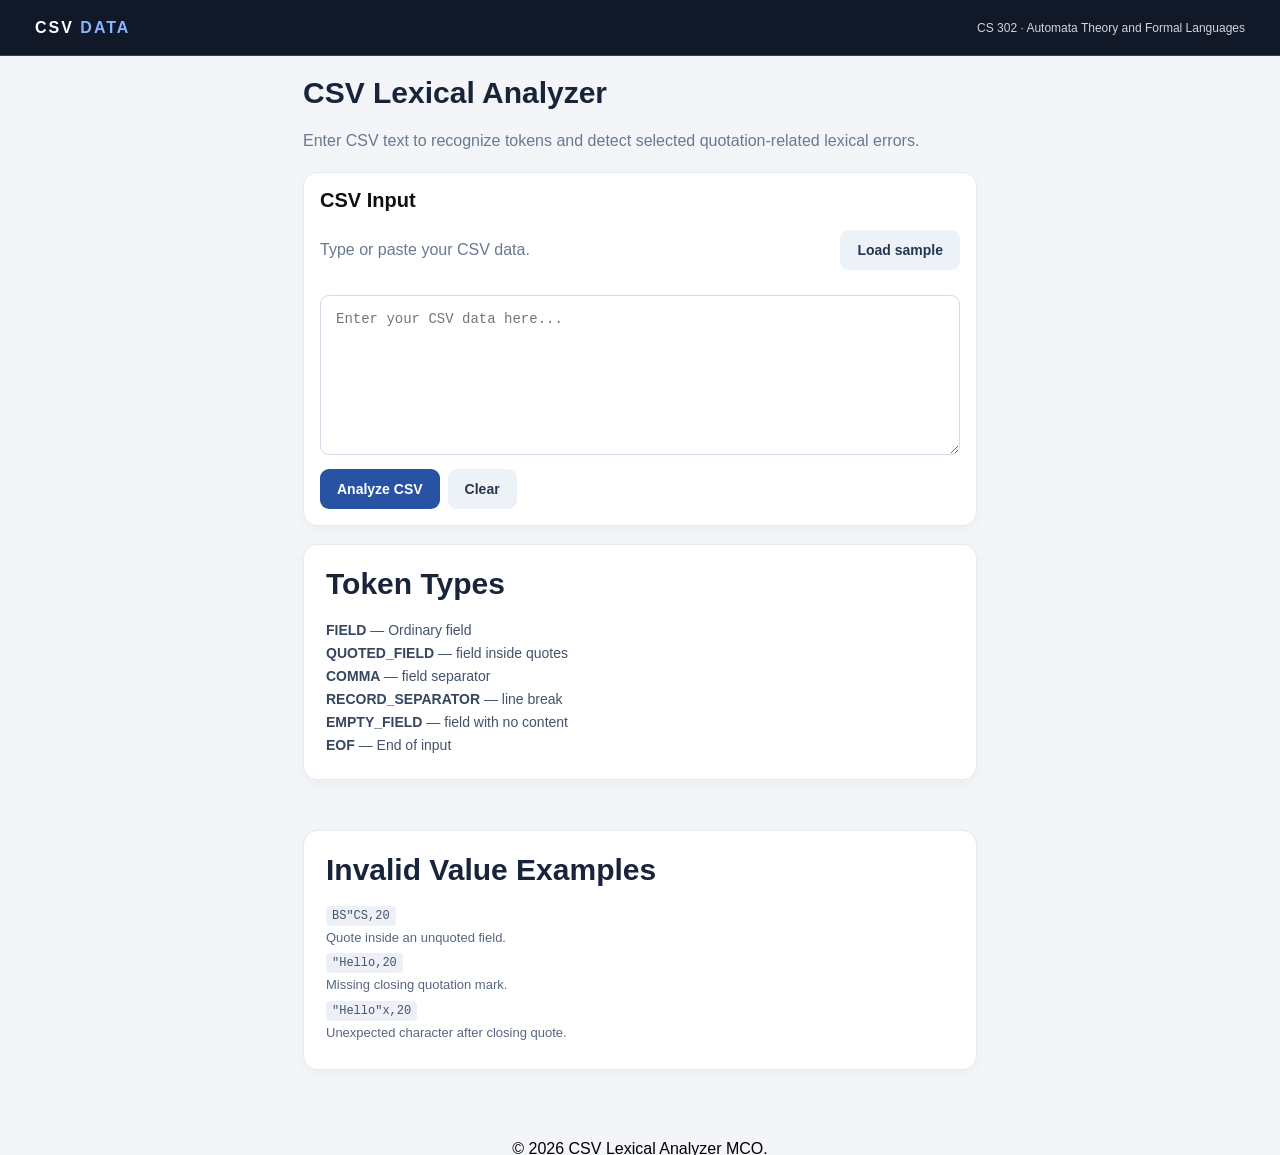
==== index.html @ 8c1f299a "Update CSV Lexical Analyzer" ====
<!DOCTYPE html>
<html lang="en">
<head>
    <meta charset="UTF-8">
    <meta name="viewport" content="width=device-width, initial-scale=1.0">
    <title>CSV Lexer</title>

    <link rel="stylesheet" href="style.css">
</head> 
<body>

    <header class="header">
        <div class="logo">
            CSV <span>DATA</span>
        </div>

        <div class="header-title">
             Automata Theory and Formal Languages
        </div>
    </header>

    <main class="container">

        <h1>CSV Lexical Analyzer</h1>

        <p class="description">
            Enter CSV text to recognize tokens and detect selected
            quotation-related lexical errors.
        </p>

        <section class="card">

            <h2>CSV Input</h2>

            <div class="input-header">
                <p>Type or paste your CSV data.</p>

                <button id="loadSample" class="sample-btn">
                    Load sample
                </button>
            </div>

            <textarea id="csvInput"
                placeholder="Enter your CSV data here..."></textarea>

            <div class="buttons">
                <button id="analyzeBtn" class="analyze-btn">
                    Analyze CSV
                </button>

                <button id="clearBtn" class="clear-btn">
                    Clear
                </button>
            </div>

        </section>

        <section class="card results" id="results">
            <h2>Analysis Results</h2>
            <div id="output">
                <p>Analysis results will appear here.</p>
            </div>
        </section>

        <section class="card1">
            <h1>Token Types</h1>

            <ul class="token-list">
                <li><strong>FIELD </strong> — Ordinary field</li>
                <li><strong>QUOTED_FIELD </strong> — field inside quotes</li>
                <li><strong>COMMA </strong> — field separator</li>
                <li><strong>RECORD_SEPARATOR </strong> — line break</li>
                <li><strong>EMPTY_FIELD </strong> — field with no content</li>
                <li><strong>EOF </strong> — End of input</li>
            </ul>
            </ul>
        </section>

        <section class="card2">
            <h1>Invalid Value Examples</h1>

            <div class="invalid-item">
                <code>BS"CS,20</code>
                <p>Quote inside an unquoted field.</p>
            </div>

    
            <div class="invalid-item">
                <code>"Hello,20</code>
                <p>Missing closing quotation mark.</p>
            </div>

            <div class="invalid-item">
                <code>"Hello"x,20</code>
                <p>Unexpected character after closing quote.</p>
            </div>
        </section>

    </main>

    <footer class="footer">
        <div class="footer-content">
            <p>&copy; 2026 CSV Lexical Analyzer MCO.</p>
        </div>
    </footer>

    <script src="script.js"></script>

</body>
</html>
---- style.css ----
/* Header */
.header {
    width: 100%;
    height: 56px;
    background-color: #111827;
    display: flex;
    align-items: center;
    justify-content: space-between;
    padding: 0 35px;
    box-sizing: border-box;
    border-bottom: 1px solid #374151;
    font-family: Arial, sans-serif;
    position: fixed;
    left: 0;
    top: 0;
}

/* Logo */
.logo {
    color: #ffffff;
    font-size: 16px;
    font-weight: bold;
    letter-spacing: 2px;
}

.logo span {
    color: #8ab4ff;
}

/* Subject title */
.header-title {
    color: #d1d5db;
    font-size: 12px;
    font-weight: normal;
}

/* Responsive design */
@media (max-width: 600px) {
    .header {
        padding: 0 15px;
    }

    .logo {
        font-size: 20px;
    }

    .header-title {
        font-size: 10px;
        text-align: center;
    }
}

* {
    box-sizing: border-box;
    margin: 0;
    padding: 0;
    font-family: Arial, sans-serif;
}

body {
    background-color: #e7eaed;
    color: #0e0f0f;
    padding-top: 56px; 
    min-height: 100vh;
    font-family: Arial, sans-serif; 
}

.container {
    max-width: 700px;
    margin: 0 auto;
    padding: 20px 13px;
}

.subtitle {
    color: #315bb0;
    font-size: 12px;
    font-weight: bold;
    letter-spacing: 1px;
    margin-bottom: 10px;
}

h1 {
    font-size: 30px;
    margin-bottom: 18px;
    color: #17243a;
}

.description {
    color: #687991;
    font-size: 16px;
    line-height: 1.6;
    margin-bottom: 18px;
}

.card {
    background: white;
    padding: 16px;
    border: 1px solid #e5e9f0;
    border-radius: 14px;
    margin-bottom: 18px;
    box-shadow: 0 5px 15px rgba(0,0,0,0.03);
}

h2 {
    font-size: 20px;
    margin-bottom: 18px;
}

.input-header {
    display: flex;
    justify-content: space-between;
    align-items: center;
    margin-bottom: 25px;
    gap: 10px;
}

.input-header p {
    color: #687991;
}

button {
    border: none;
    border-radius: 9px;
    padding: 12px 17px;
    font-weight: bold;
    cursor: pointer;
    font-size: 14px;
}

.sample-btn,
.clear-btn {
    background: #edf1f8;
    color: #243650;
}

.analyze-btn {
    background: #2853a5;
    color: white;
}

button:hover {
    opacity: 0.85;
}

textarea {
    width: 100%;
    height: 160px;
    padding: 15px;
    border: 1px solid #d3dce9;
    border-radius: 9px;
    font-family: monospace;
    font-size: 14px;
    resize: vertical;
    outline: none;
    margin-bottom: 10px;
}

textarea:focus {
    border-color: #315bb0;
}

.buttons {
    display: flex;
    gap: 8px;
}

.note {
    font-size: 12px;
    color: #687991;
    margin-top: 12px;
}

.results {
    display: none;
}

.results.show {
    display: block;
}

.result-item {
    padding: 12px;
    background: #f3f5fa;
    border-radius: 8px;
    margin-top: 10px;
    overflow-wrap: anywhere;
}

.error {
    color: #c62828;
    font-weight: bold;
}

.success {
    color: #21834b;
    font-weight: bold;
}

@media (max-width: 480px) {
    h1 {
        font-size: 25px;
    }

    .input-header {
        align-items: flex-start;
        flex-direction: column;
    }
}


/* Token Types and Invalid Examples Cards */

.card1,
.card2 {
    background: white;
    padding: 22px;
    border: 1px solid #e5e9f0;
    border-radius: 14px;
    margin-bottom: 50px;
    box-shadow: 0 5px 15px rgba(0, 0, 0, 0.03);
}

/* Card Titles */

.card1 h2,
.card2 h2 {
    font-size: 20px;
    color: #17243a;
    margin-bottom: 8px;
}

/* Token Types */

.token-list {
    list-style: none;
    padding: 0;
    margin: 0;
}

.token-list li {
    color: #43536b;
    font-size: 14px;
    line-height: 1.65;
}

.token-list strong {
    color: #35465e;
}

/* Invalid Value Examples */

.invalid-item {
    margin-bottom: 5px;
}

.invalid-item code {
    display: inline-block;
    background: #edf1f7;
    color: #43536b;
    padding: 3px 6px;
    border-radius: 4px;
    font-family: monospace;
    font-size: 12px;
}

.invalid-item p {
    color: #56677f;
    font-size: 13px;
    margin-top: 3px;
    line-height: 1.4;
}

/* Page Background */

body {
    background-color: #f3f5f9;
}



/* Footer */
.footer {
    left:0;
    bottom:0;
    width:100%;
    color: black;
    text-align: center;
}
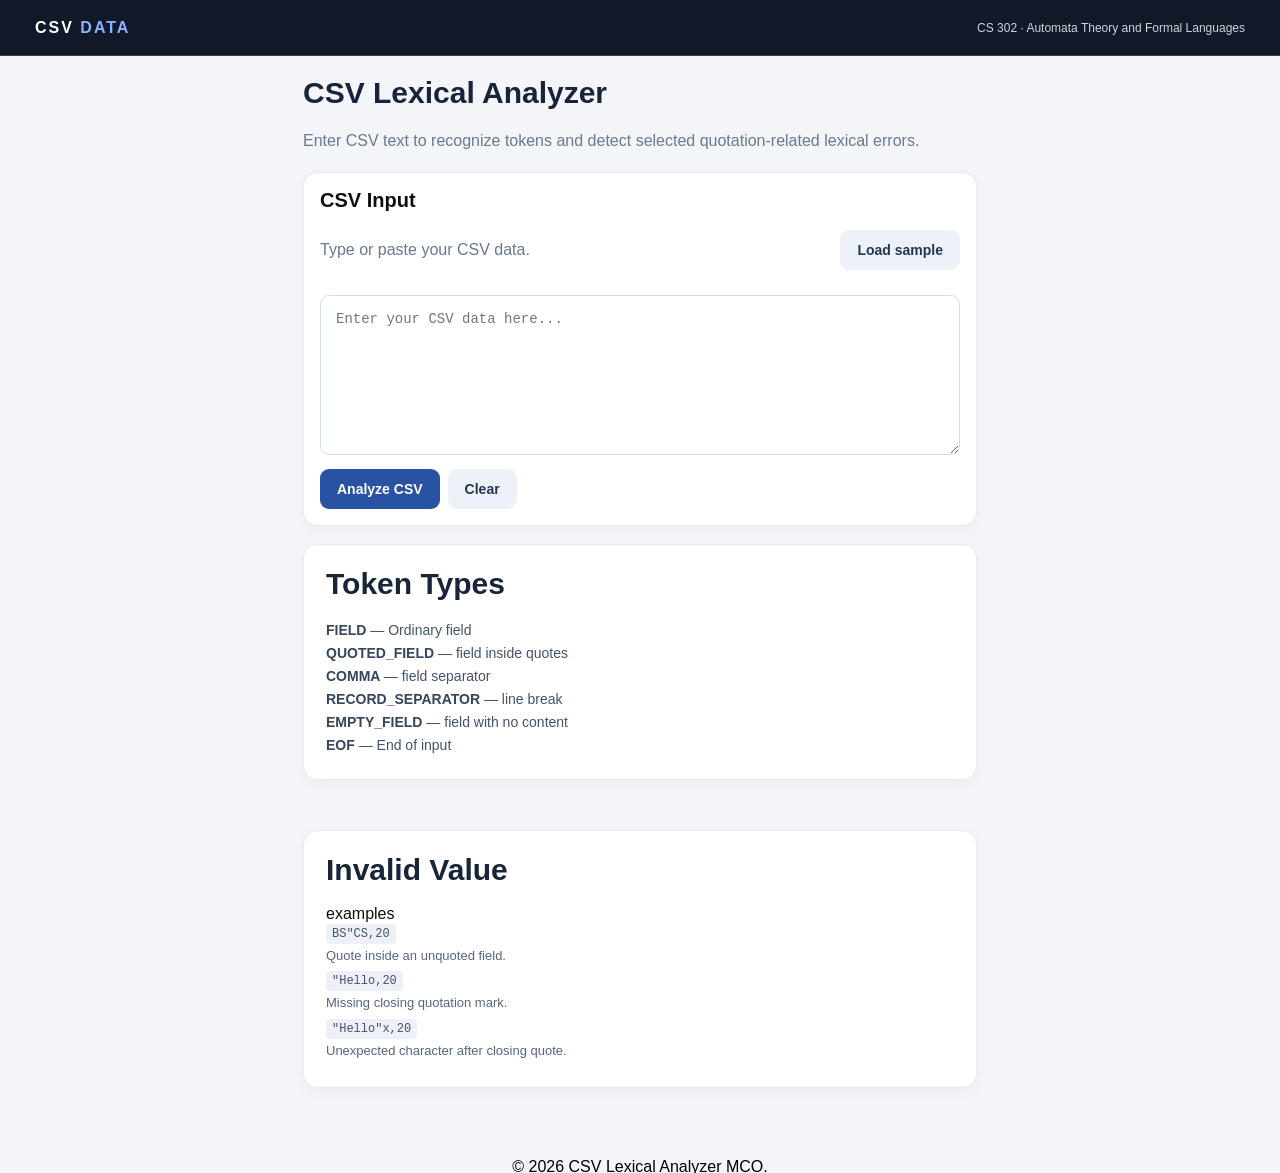
==== commit 790c4c5f: "Update CSV Lexical Analyzer" ====
--- a/index.html
+++ b/index.html
@@ -77,7 +77,8 @@
         </section>
 
         <section class="card2">
-            <h1>Invalid Value Examples</h1>
+            <h1>Invalid Value</h1>
+            <p>examples</p>
 
             <div class="invalid-item">
                 <code>BS"CS,20</code>
